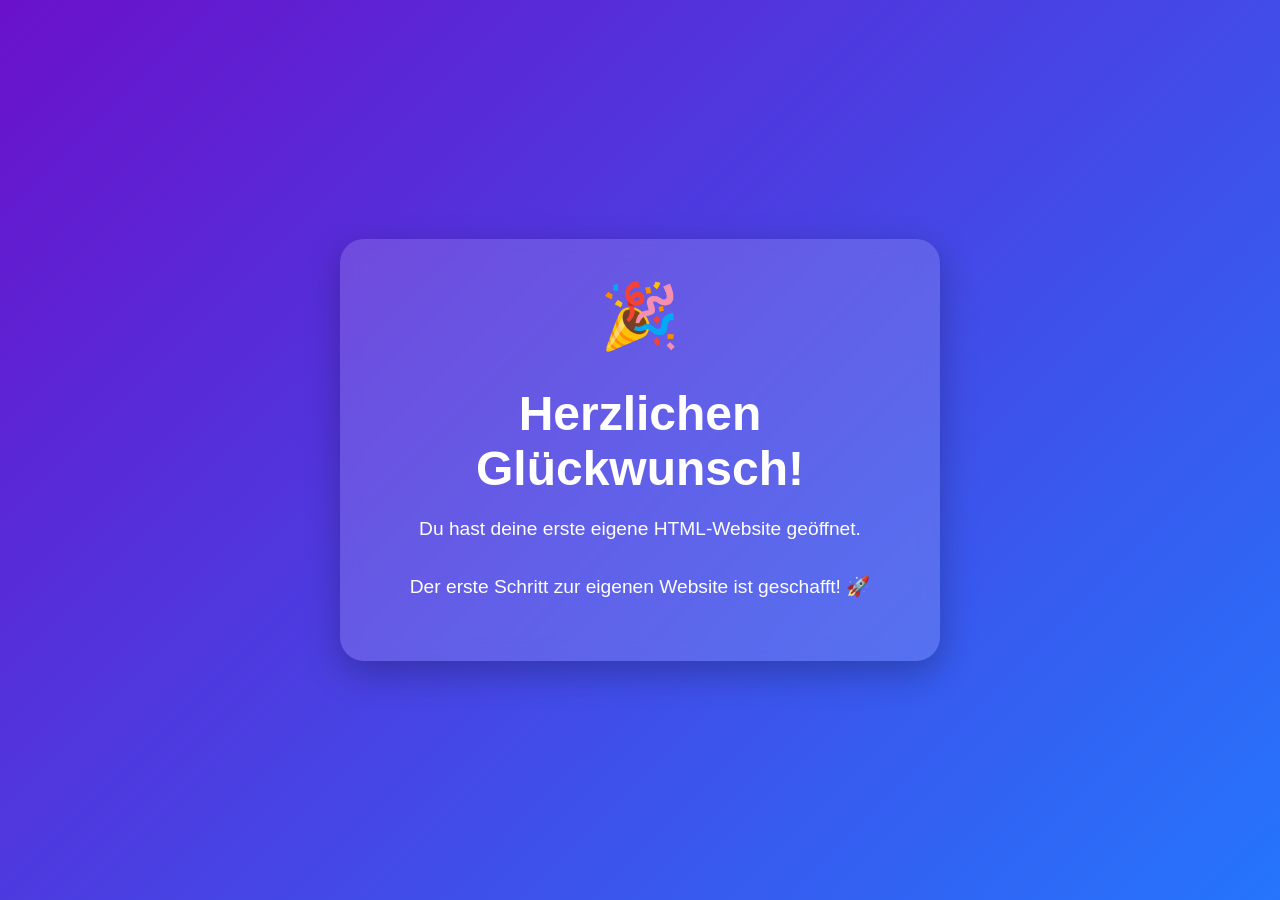
==== index.html @ 9a3d3473 "Erste Website_test" ====
<!DOCTYPE html>
<html lang="de">
<head>
  <meta charset="UTF-8">
  <meta name="viewport" content="width=device-width, initial-scale=1.0">
  <title>Glückwunsch!</title>
  <style>
    body {
      margin: 0;
      min-height: 100vh;
      display: flex;
      justify-content: center;
      align-items: center;
      font-family: Arial, sans-serif;
      background: linear-gradient(135deg, #6a11cb, #2575fc);
      color: white;
      text-align: center;
    }

    .karte {
      background: rgba(255, 255, 255, 0.15);
      padding: 40px;
      border-radius: 24px;
      box-shadow: 0 12px 35px rgba(0, 0, 0, 0.25);
      backdrop-filter: blur(10px);
      max-width: 520px;
      margin: 20px;
    }

    h1 {
      font-size: 3rem;
      margin-bottom: 10px;
    }

    p {
      font-size: 1.2rem;
      line-height: 1.5;
    }

    .emoji {
      font-size: 4rem;
      margin-bottom: 15px;
    }
  </style>
</head>

<body>
  <div class="karte">
    <div class="emoji">🎉</div>
    <h1>Herzlichen Glückwunsch!</h1>
    <p>
      Du hast deine erste eigene HTML-Website geöffnet.
      <br><br>
      Der erste Schritt zur eigenen Website ist geschafft! 🚀
    </p>
  </div>
</body>
</html>
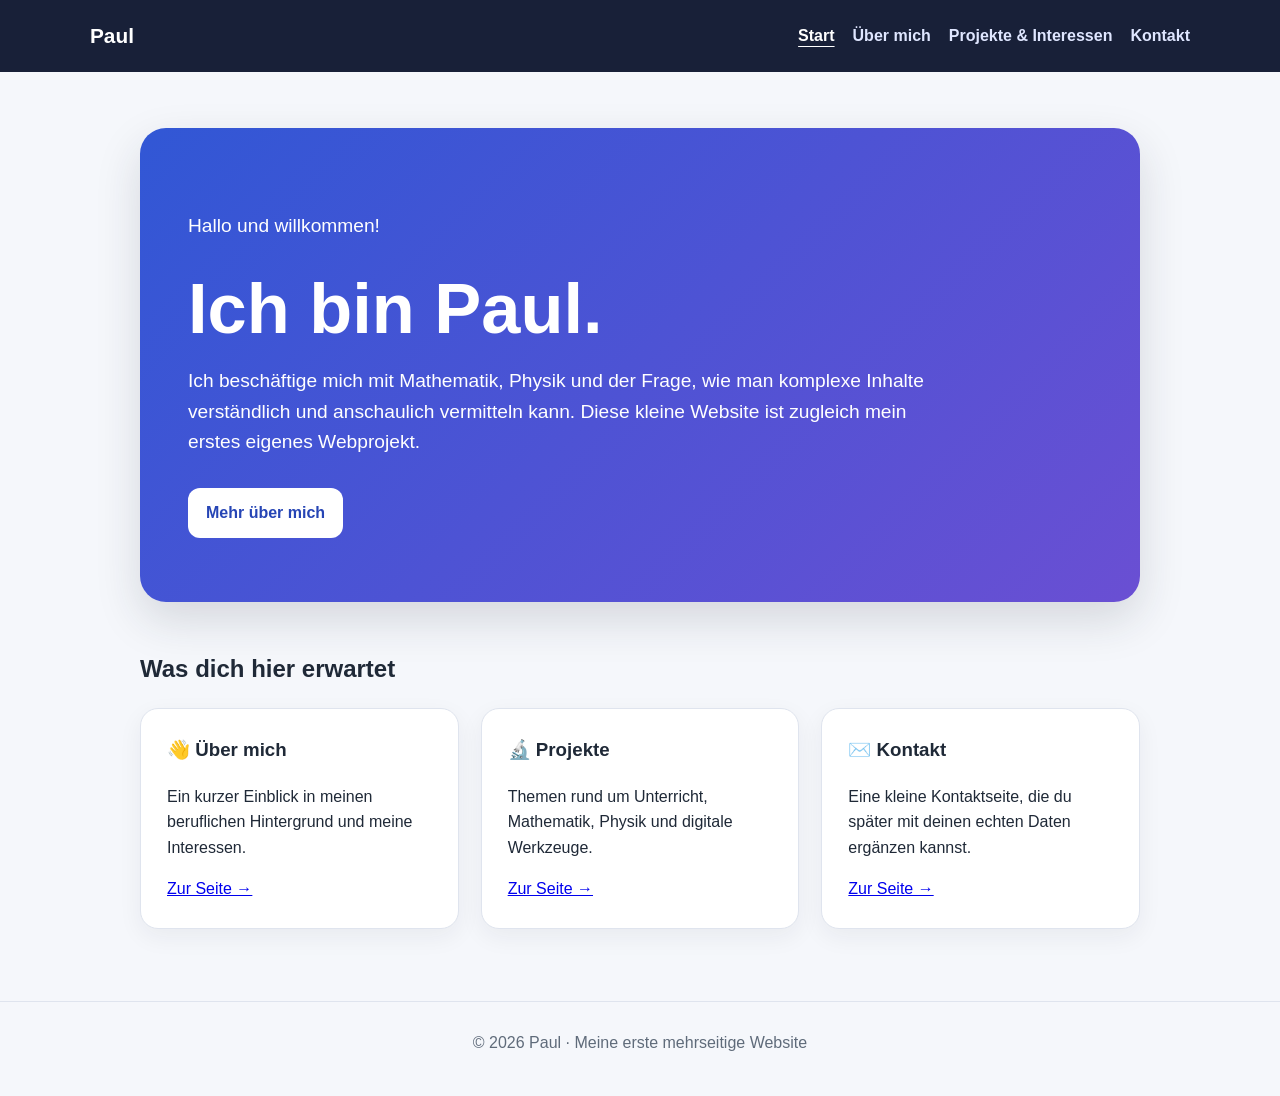
==== commit 862d05b3: "Add files via upload" ====
--- a/index.html
+++ b/index.html
@@ -3,56 +3,58 @@
 <head>
   <meta charset="UTF-8">
   <meta name="viewport" content="width=device-width, initial-scale=1.0">
-  <title>Glückwunsch!</title>
-  <style>
-    body {
-      margin: 0;
-      min-height: 100vh;
-      display: flex;
-      justify-content: center;
-      align-items: center;
-      font-family: Arial, sans-serif;
-      background: linear-gradient(135deg, #6a11cb, #2575fc);
-      color: white;
-      text-align: center;
-    }
+  <title>Paul – Startseite</title>
+  <link rel="stylesheet" href="style.css">
+</head>
+<body>
+  <header>
+    <div class="navbar">
+      <a class="logo" href="index.html">Paul</a>
+      <nav>
+        <a class="active" href="index.html">Start</a>
+        <a href="ueber-mich.html">Über mich</a>
+        <a href="projekte.html">Projekte & Interessen</a>
+        <a href="kontakt.html">Kontakt</a>
+      </nav>
+    </div>
+  </header>
 
-    .karte {
-      background: rgba(255, 255, 255, 0.15);
-      padding: 40px;
-      border-radius: 24px;
-      box-shadow: 0 12px 35px rgba(0, 0, 0, 0.25);
-      backdrop-filter: blur(10px);
-      max-width: 520px;
-      margin: 20px;
-    }
+  <main>
+    <section class="hero">
+      <p>Hallo und willkommen!</p>
+      <h1>Ich bin Paul.</h1>
+      <p>
+        Ich beschäftige mich mit Mathematik, Physik und der Frage,
+        wie man komplexe Inhalte verständlich und anschaulich vermitteln kann.
+        Diese kleine Website ist zugleich mein erstes eigenes Webprojekt.
+      </p>
+      <a class="button" href="ueber-mich.html">Mehr über mich</a>
+    </section>
 
-    h1 {
-      font-size: 3rem;
-      margin-bottom: 10px;
-    }
+    <h2 class="section-title">Was dich hier erwartet</h2>
+    <section class="grid">
+      <article class="card">
+        <h3>👋 Über mich</h3>
+        <p>Ein kurzer Einblick in meinen beruflichen Hintergrund und meine Interessen.</p>
+        <a href="ueber-mich.html">Zur Seite →</a>
+      </article>
 
-    p {
-      font-size: 1.2rem;
-      line-height: 1.5;
-    }
+      <article class="card">
+        <h3>🔬 Projekte</h3>
+        <p>Themen rund um Unterricht, Mathematik, Physik und digitale Werkzeuge.</p>
+        <a href="projekte.html">Zur Seite →</a>
+      </article>
 
-    .emoji {
-      font-size: 4rem;
-      margin-bottom: 15px;
-    }
-  </style>
-</head>
+      <article class="card">
+        <h3>✉️ Kontakt</h3>
+        <p>Eine kleine Kontaktseite, die du später mit deinen echten Daten ergänzen kannst.</p>
+        <a href="kontakt.html">Zur Seite →</a>
+      </article>
+    </section>
+  </main>
 
-<body>
-  <div class="karte">
-    <div class="emoji">🎉</div>
-    <h1>Herzlichen Glückwunsch!</h1>
-    <p>
-      Du hast deine erste eigene HTML-Website geöffnet.
-      <br><br>
-      Der erste Schritt zur eigenen Website ist geschafft! 🚀
-    </p>
-  </div>
+  <footer>
+    © 2026 Paul · Meine erste mehrseitige Website
+  </footer>
 </body>
 </html>
--- a/style.css
+++ b/style.css
@@ -0,0 +1,177 @@
+:root {
+  --bg: #f5f7fb;
+  --card: #ffffff;
+  --text: #1f2937;
+  --muted: #5f6b7a;
+  --accent: #3157d5;
+  --accent-dark: #2544ad;
+  --border: #dfe4ee;
+}
+
+* {
+  box-sizing: border-box;
+}
+
+body {
+  margin: 0;
+  font-family: Arial, Helvetica, sans-serif;
+  background: var(--bg);
+  color: var(--text);
+  line-height: 1.6;
+}
+
+header {
+  background: #182038;
+  color: white;
+}
+
+.navbar {
+  width: min(1100px, 92%);
+  margin: 0 auto;
+  min-height: 72px;
+  display: flex;
+  align-items: center;
+  justify-content: space-between;
+  gap: 24px;
+}
+
+.logo {
+  color: white;
+  text-decoration: none;
+  font-weight: 700;
+  font-size: 1.3rem;
+}
+
+nav {
+  display: flex;
+  flex-wrap: wrap;
+  gap: 18px;
+}
+
+nav a {
+  color: #dfe6ff;
+  text-decoration: none;
+  font-weight: 600;
+}
+
+nav a:hover,
+nav a.active {
+  color: white;
+  text-decoration: underline;
+  text-underline-offset: 5px;
+}
+
+main {
+  width: min(1000px, 92%);
+  margin: 0 auto;
+  padding: 56px 0 72px;
+}
+
+.hero {
+  background: linear-gradient(135deg, #3157d5, #6a4fd3);
+  color: white;
+  border-radius: 26px;
+  padding: 64px 48px;
+  box-shadow: 0 18px 45px rgba(31, 41, 55, 0.15);
+}
+
+.hero h1 {
+  font-size: clamp(2.4rem, 6vw, 4.4rem);
+  line-height: 1.05;
+  margin: 0 0 20px;
+}
+
+.hero p {
+  max-width: 760px;
+  font-size: 1.2rem;
+  margin-bottom: 30px;
+}
+
+.button {
+  display: inline-block;
+  background: white;
+  color: #2645b5;
+  text-decoration: none;
+  font-weight: 700;
+  padding: 12px 18px;
+  border-radius: 12px;
+}
+
+.button:hover {
+  transform: translateY(-1px);
+}
+
+.section-title {
+  margin-top: 48px;
+  margin-bottom: 20px;
+}
+
+.grid {
+  display: grid;
+  grid-template-columns: repeat(3, 1fr);
+  gap: 22px;
+}
+
+.card {
+  background: var(--card);
+  border: 1px solid var(--border);
+  border-radius: 18px;
+  padding: 26px;
+  box-shadow: 0 8px 24px rgba(31, 41, 55, 0.06);
+}
+
+.card h2,
+.card h3 {
+  margin-top: 0;
+}
+
+.tag {
+  display: inline-block;
+  margin: 4px 6px 4px 0;
+  padding: 6px 10px;
+  border-radius: 999px;
+  background: #e8edff;
+  color: #2944a8;
+  font-size: 0.92rem;
+  font-weight: 600;
+}
+
+.page-intro {
+  max-width: 760px;
+  margin-bottom: 32px;
+}
+
+.page-intro h1 {
+  font-size: clamp(2.2rem, 5vw, 3.6rem);
+  margin-bottom: 14px;
+}
+
+.notice {
+  background: #fff8dd;
+  border: 1px solid #ead88a;
+  border-radius: 14px;
+  padding: 18px;
+}
+
+footer {
+  border-top: 1px solid var(--border);
+  color: var(--muted);
+  text-align: center;
+  padding: 28px 20px 40px;
+}
+
+@media (max-width: 760px) {
+  .navbar {
+    align-items: flex-start;
+    flex-direction: column;
+    padding: 18px 0;
+  }
+
+  .hero {
+    padding: 42px 28px;
+  }
+
+  .grid {
+    grid-template-columns: 1fr;
+  }
+}
